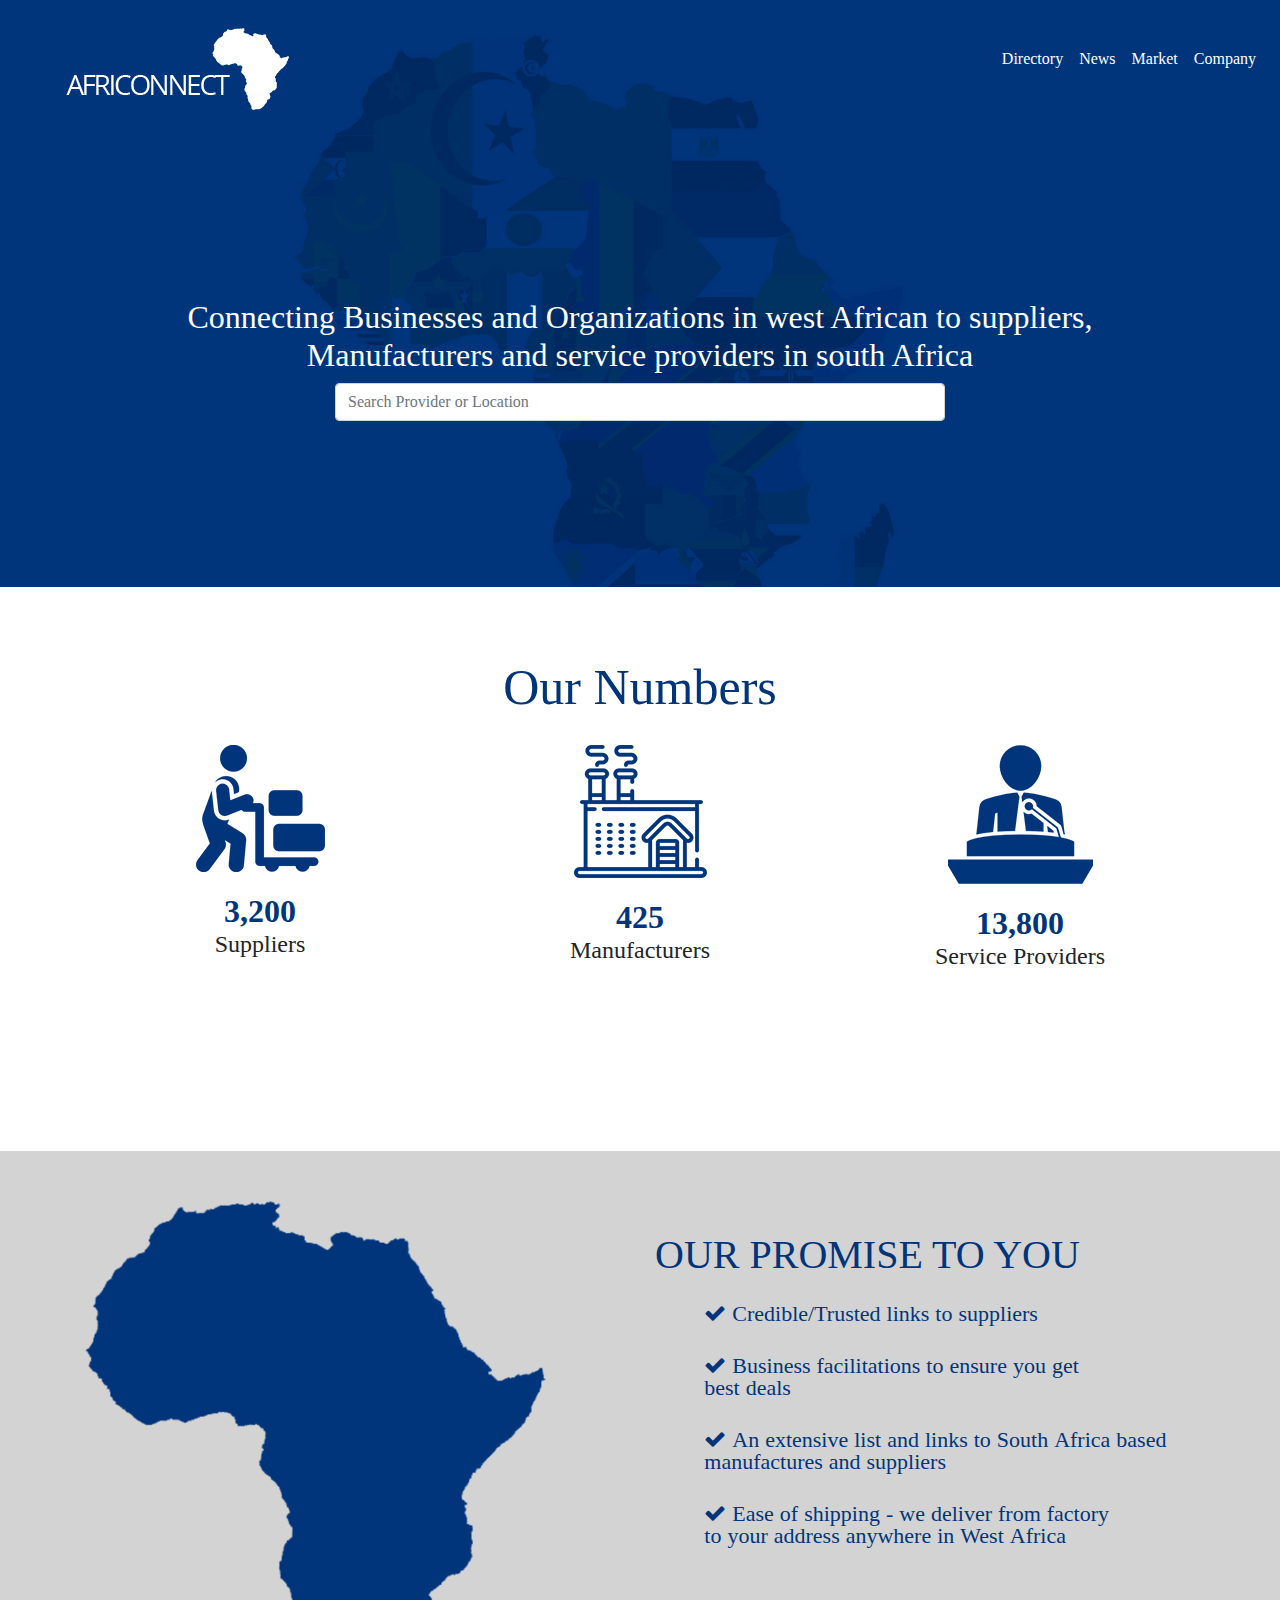
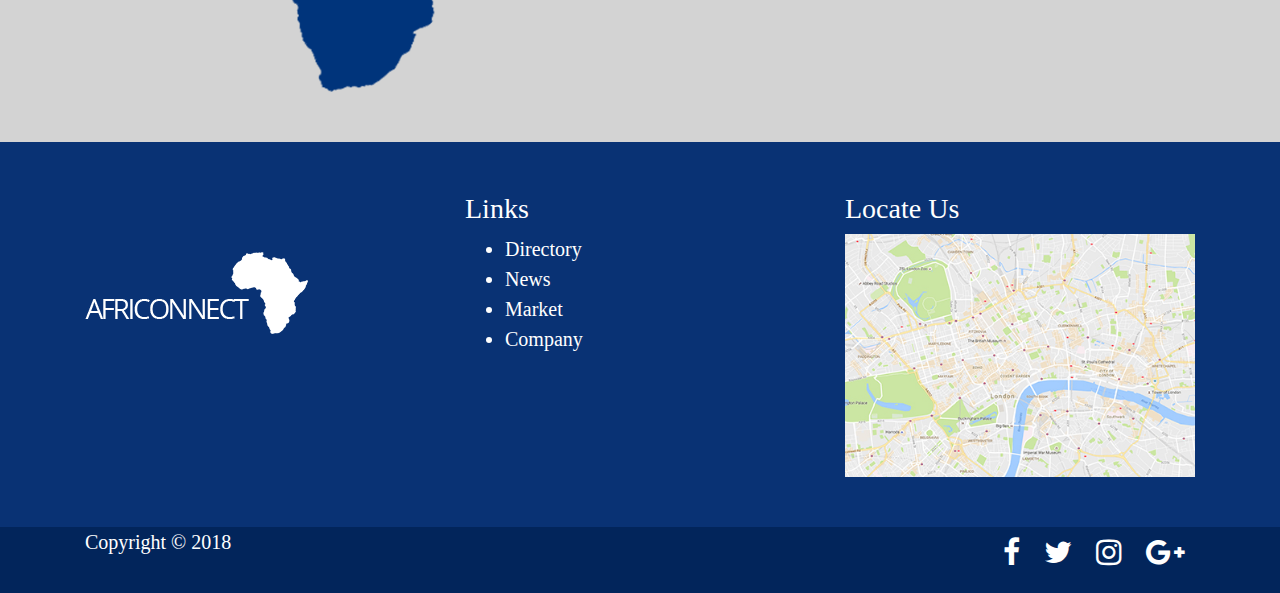
==== index.html @ c5621b45 "completed" ====
<html lang="en">
    <head>
        <meta charset="UTF-8">
        <meta name="viewport" content="width=device-width, initial-scale=1.0">
        <meta http-equiv="X-UA-Compatible" content="ie=edge">
        <link rel="stylesheet" href="https://maxcdn.bootstrapcdn.com/bootstrap/4.1.0/css/bootstrap.min.css">
        <link rel="stylesheet" href="https://cdnjs.cloudflare.com/ajax/libs/font-awesome/4.7.0/css/font-awesome.min.css">
        <link rel="stylesheet" href="css/style.css">
        <title>Document</title>
    </head>
    <body>
            <!-- <script type="text/javascript">
                $('.count').each(function () {
                $(this).prop('Counter',0).animate({
                    Counter: $(this).text()
                }, {
                    duration: 4000,
                    easing: 'swing',
                    step: function (now) {
                        $(this).text(Math.ceil(now));
                    }
                });
            });
                    
            
            </script> -->
        
        <header class="title">
            <!-- <nav class="navbar navbar-toggleable-md navbar-light bg-faded">
                <div class="container"> 
                    <button class="navbar-toggler navbar-toggler-right" type="button" data-toggle="collapse" data-target="#navbarNavDropdown" aria-controls="navbarNavDropdown" aria-expanded="false" aria-label="Toggle navigation">
                        <span class="navbar-toggler-icon"></span>
                    </button>
                    <div class="cut">
                        <img src="images/logo.png" height="">
                    </div>
                    <div class="collapse navbar-collapse" id="navbarNavDropdown">
                    <ul class="nav justify-content-end">
                        <li class="nav-item">
                            <a class="nav-link active" href="#">Directory</a>
                        </li>
                        <li class="nav-item">
                            <a class="nav-link" href="#">News</a>
                        </li>
                        <li class="nav-item">
                                <a class="nav-link" href="#">Market</a>
                            </li>
                        <li class="nav-item">
                            <a class="nav-link" href="#">Company</a>
                        </li>
                    </ul>
                    </div>
                </div>
            </nav> -->
            <nav class="navbar navbar-expand-lg navbar-light bg-faded">
                <button class="navbar-toggler navbar-toggler-right" type="button" data-toggle="collapse" data-target="#navbarNavDropdown" aria-controls="navbarNavDropdown" aria-expanded="false" aria-label="Toggle navigation">
                    <span class="navbar-toggler-icon"></span>
                </button>
                <div class="cut">
                    <img src="images/logo.png" height="">
                </div>
                <div class="collapse navbar-collapse justify-content-end" id="navbarNavDropdown">
                    <ul class="navbar-nav nav">
                        <li class="nav-item active">
                            <a class="nav-link" href="#" id="links">Directory</a>
                        </li>
                        <li class="nav-item">
                            <a class="nav-link" href="#" id="links">News</a>
                        </li>
                        <li class="nav-item">
                            <a class="nav-link" href="#" id="links">Market</a>
                        </li> 
                        <li class="nav-item">
                            <a class="nav-link" href="#" id="links">Company</a>
                        </li>    
                    </ul>
                </div>
            </nav>
            <div id="text">
                <h2>Connecting Businesses and Organizations in west African to suppliers, <br> Manufacturers and service providers in south Africa</h2>
            </div>
            <div class="col-md-12 col-lg-12 col-xs-12 xol-sm-12" style="padding-bottom:150px;">
                <div class="row">
                    <div class="col-md-3 col-lg-3 col-sm-3 col-xs-3"></div>
                    <div class="col-md-6 col-lg-6 col-sm-6 col-xs-6">
                        <form>
                            <input class="form-control" id="" type="text" placeholder="Search Provider or Location">
                        </form>
                    </div>
                    <div class="col-md-3 col-lg-3 col-sm-3 col-xs-3"></div>
                </div>
            </div>
        </header>
        <div class="col-md-12 col-lg-12 col-xs-12 col-sm-12" id="mid">
            <h1 id="our">Our Numbers</h1>
            <div class="container">
                <div class="row" style="text-align:center" >
                    <div class="col-md-4 col-lg-4 col-xs-4 col-sm-4" style="padding-bottom:30px">
                        <img class="img-fluid" src="images/supplier.png" alt="">
                        <h2 id="range">3,200</h2>
                        <h4 id="next">Suppliers</h4>
                    </div> 
                    <div class="col-md-4 col-lg-4 col-xs-4 col-sm-4" style="padding-bottom:30px">
                        <img class="img-fluid" src="images/manufacturer.png" alt="">
                        <h2 id="range">425</h2>
                        <h4 id="next">Manufacturers</h4>
                        <!-- <div id="shiva"><span class="count">1000</span></div> -->
                    </div> 
                    <div class="col-md-4 col-lg-4 col-xs-4 col-sm-4" style="padding-bottom:30px">
                        <img class="img-fluid" src="images/service provider.png" alt="">
                        <h2 id="range">13,800</h2>
                        <h4 id="next">Service Providers</h4>
                        <!-- <div id="shiva"><span class="count">853</span></div> -->
                    </div>   
                </div> 
            </div>
            <!-- <div>
                <script>
                        $('#new')
                        .prop('number', 10)
                        .animateNumber(
                        {
                            number:100
                        },
                       20000
                       );
                </script>
                    <p id="new" class="count" data-value="200" >200</p>
                    <!-- <p class="count" data-value="70" >70</p> -->
                    <!-- <p class="count" data-value="32" >32</p> -->
            <!-- </div> -->
        </div>
        <div class="col-md-12 col-lg-12 col-xs-12 col-sm-12" style="background-color:#D3D3D3;padding-bottom:50px;padding-top:50px" >
            <div class="container">
                <div class="row">
                    <div class="col-md-6 col-lg-6 col-sm-6 col-xs-6">
                        <img class="img-fluid" src="images/africa.png" alt="" >
                    </div>
                    <div class="col-md-6 col-lg-6 col-sm-6 col-xs-6" style="padding-top:30px; ">
                        <h1 style="color:#01357B;">OUR PROMISE TO YOU</h1>
                        <ul class="fa-ul">
                            <li class="fa fa-check" id="lists"> Credible/Trusted links to suppliers</li>
                            <li class="fa fa-check" id="lists"> Business facilitations to ensure you get<br>best deals</li>
                            <li class="fa fa-check" id="lists"> An extensive list and links to South Africa based<br> manufactures and suppliers</li>
                            <li class="fa fa-check" id="lists"> Ease of shipping - we deliver from factory<br> to your address anywhere in West Africa</li>
                        </ul>
                    </div>
                </div>
            </div>
        </div>
        <div class="col-md-12 col-lg-12 col-xs-12 col-sm-12" style="background-color:#093274;padding-top:50px;padding-bottom:50px" >
            <div class="container">
                <div class="row">
                    <div class="col-md-4 col-lg-4 col-sm-4 col-xs-4">
                        <img class="img-fluid" src="images/logo.png" alt="" style="padding-top:60px">
                    </div>
                    <div class="col-md-4 col-lg-4 col-sm-4 col-xs-4">
                        <h3 style="color:#ffffff">Links</h3>
                        <ul id="items">
                            <li>Directory</li>
                            <li>News</li>
                            <li>Market</li>
                            <li>Company</li>
                        </ul>
                    </div>
                    <div class="col-md-4 col-lg-4 col-sm-4 col-xs-4">
                        <h3 style="color:#ffffff">Locate Us</h2>
                        <img class="img-fluid" src="images/map.jpg" alt="" >
                    </div>
                </div>
            </div>
        </div>
        <div class="col-md-12 col-sm-12 col-xs-12" style="background-color:	#02255B;">
            <div class="row" >
                <div class="container">
                    <p style="float:left" id="copy">Copyright &copy; 2018</p>
                    <p style="float:right">
                        <a href="#" class="fa fa-facebook"></a>
                        <a href="#" class="fa fa-twitter"></a>
                        <a href="#" class="fa fa-instagram"></a>
                        <a href="#" class="fa fa-google-plus"></a>
                    </p>
                </div>
            </div>
        </div>
    </body>
    <!-- jQuery library -->
    <script src="https://ajax.googleapis.com/ajax/libs/jquery/3.3.1/jquery.min.js"></script>
    
    
    <!-- Popper JS -->
    <script src="https://cdnjs.cloudflare.com/ajax/libs/popper.js/1.14.0/umd/popper.min.js"></script>

    <!-- Latest compiled JavaScript -->
    <script src="https://maxcdn.bootstrapcdn.com/bootstrap/4.1.0/js/bootstrap.min.js"></script>
</html>
---- css/style.css ----
body{
    font-family: 'Open sans';
}
header { 
    background: url(../images/cover.jpg) no-repeat; 
    -webkit-background-size: cover;
    -moz-background-size: cover;
    -o-background-size: cover;
    background-size: cover;
}
.cut img {
max-width: 100%;
height: auto;
max-height: 100%;
padding-left:50px;
padding-top:20px;
}
#links{
   color:#ffffff;
}
#text{
    padding-top: 180px;
    color: #ffffff;
    text-align: center;
}
.topnav input[type=text] {
    float: right;
    padding: 6px;
    border: none;
    margin-top: 8px;
    margin-right: 16px;
    font-size: 17px;
}

/* When the screen is less than 600px wide, stack the links and the search field vertically instead of horizontally
@media screen and (max-width: 600px) {
    .topnav input[type=text] {
        float: none;
        display: block;
        text-align: left;
        width: 100%;
        margin: 0;
        padding: 14px;
    }
    .topnav input[type=text] {
        border: 1px solid #ccc;
    }
} */
@media screen and (max-width: 600px) {
    .img{
        max-width: 120px;
        min-width: 100px;
    }
}
#mid{
    padding-top:50px;
    padding-bottom: 150px;
}
#our{
    text-align: center;
    color:#01357B;
    padding: 20px;
    font-size:50px;
}
#range{
    color:#01357B;
    padding-top:20px;
    margin-bottom:0px;
    font-weight:bolder;
}
#next{
    margin-bottom: 0px;
}
/* count down */
/* #shiva
{
  width: 100px;
	height: 100px;
	background: red;
	-moz-border-radius: 50px;
	-webkit-border-radius: 50px;
	border-radius: 50px;
  float:left;
  margin:5px;
}
.count
{
  line-height: 100px;
  color:white;
  margin-left:30px;
  font-size:25px;
}
#talkbubble {
   width: 120px;
   height: 80px;
   background: red;
   position: relative;
   -moz-border-radius:    10px;
   -webkit-border-radius: 10px;
   border-radius:         10px;
  float:left;
  margin:20px;
}
#talkbubble:before {
   content:"";
   position: absolute;
   right: 100%;
   top: 26px;
   width: 0;
   height: 0;
   border-top: 13px solid transparent;
   border-right: 26px solid red;
   border-bottom: 13px solid transparent;
}

.linker
{
  font-size : 20px;
  font-color: black;
} */

#lists{
    font-size:22px;
    padding:15px;
    color:#01357B;
    text-align: justify;
}
#items{
    font-size:20px;
    color:#ffffff;
}
#items a{
    color:#ffffff;
    text-decoration: none;
}
.fa {
    padding: 10px;
    font-size: 30px;
    color:#ffffff;
    text-align: center;
    text-decoration: none;
}

.fa:hover {
    opacity: 0.8;
    color:white;
}
#span {
    font-size: 20px;
    border-radius: 50%;
    border: 5px solid; 
    padding: 5px;
    /* color:#007b5e; */
    
}
#copy{
    color:#ffffff;
    font-size:20px;
}
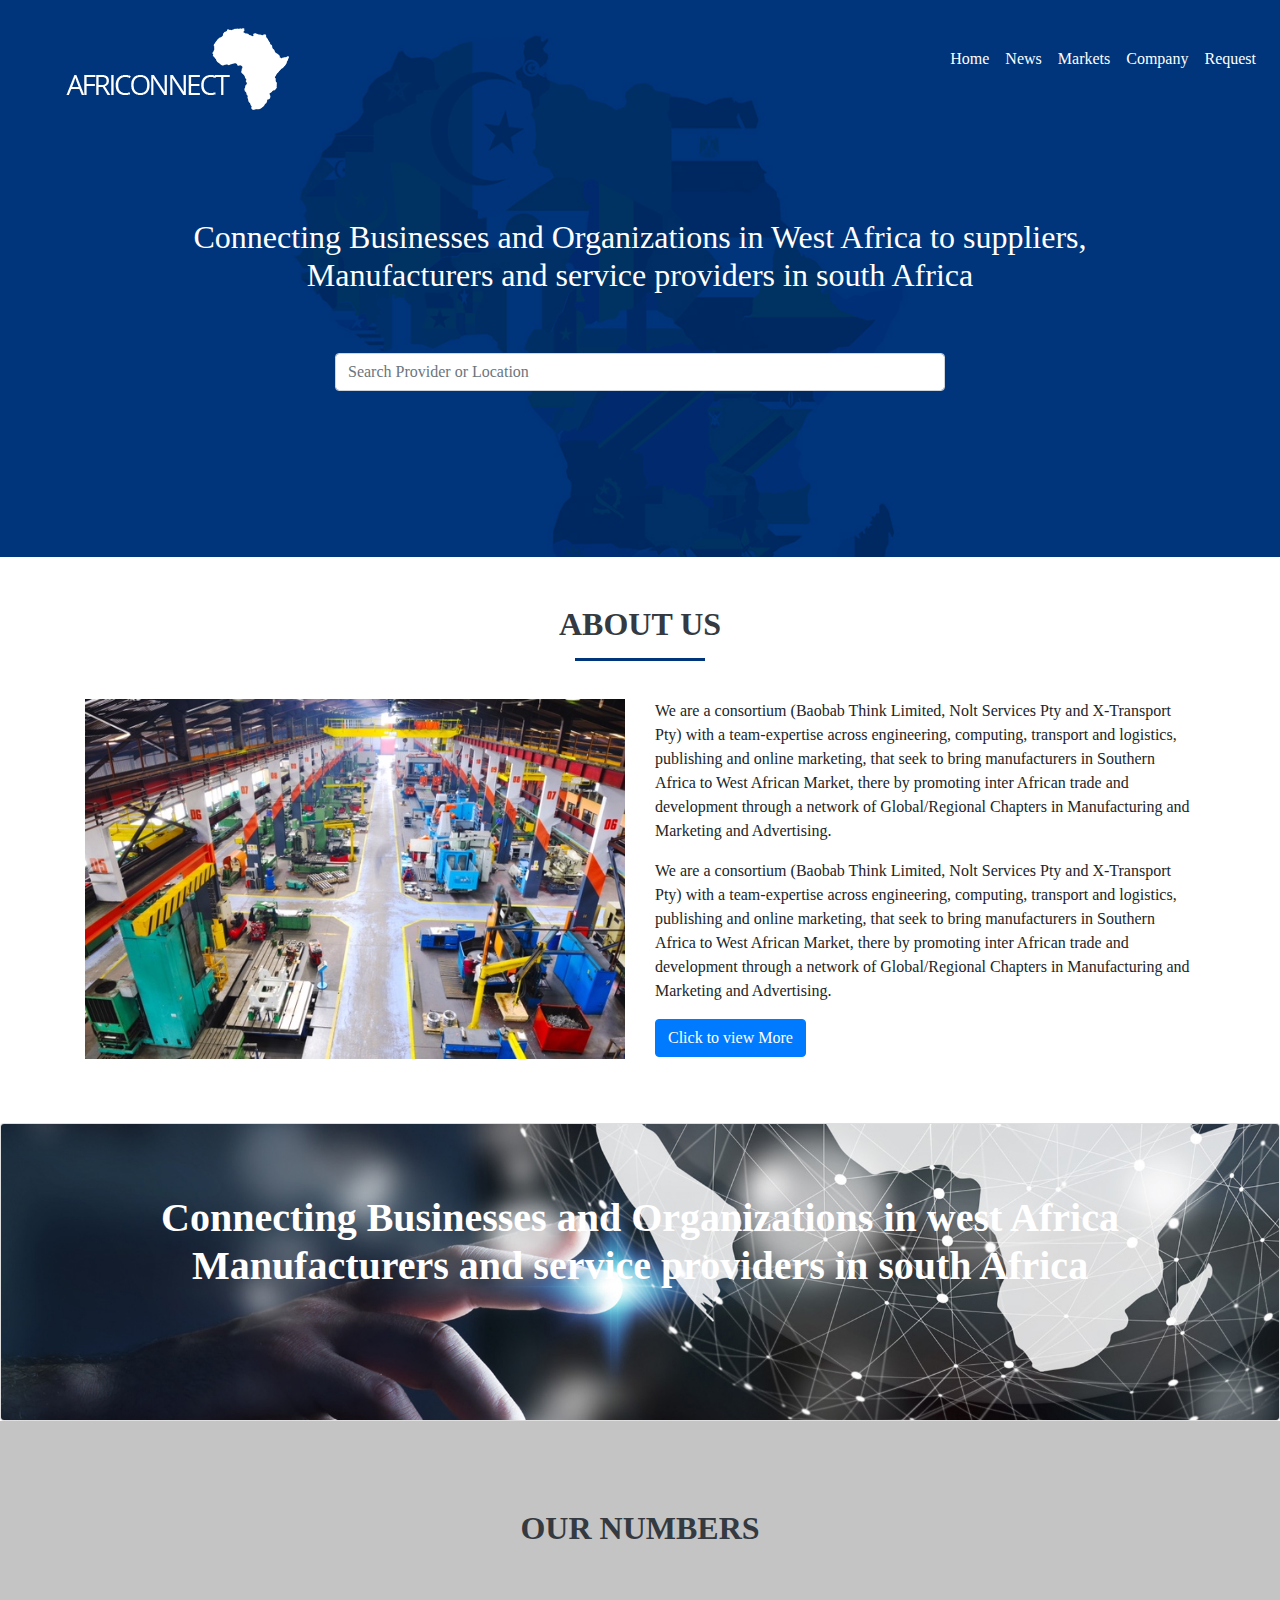
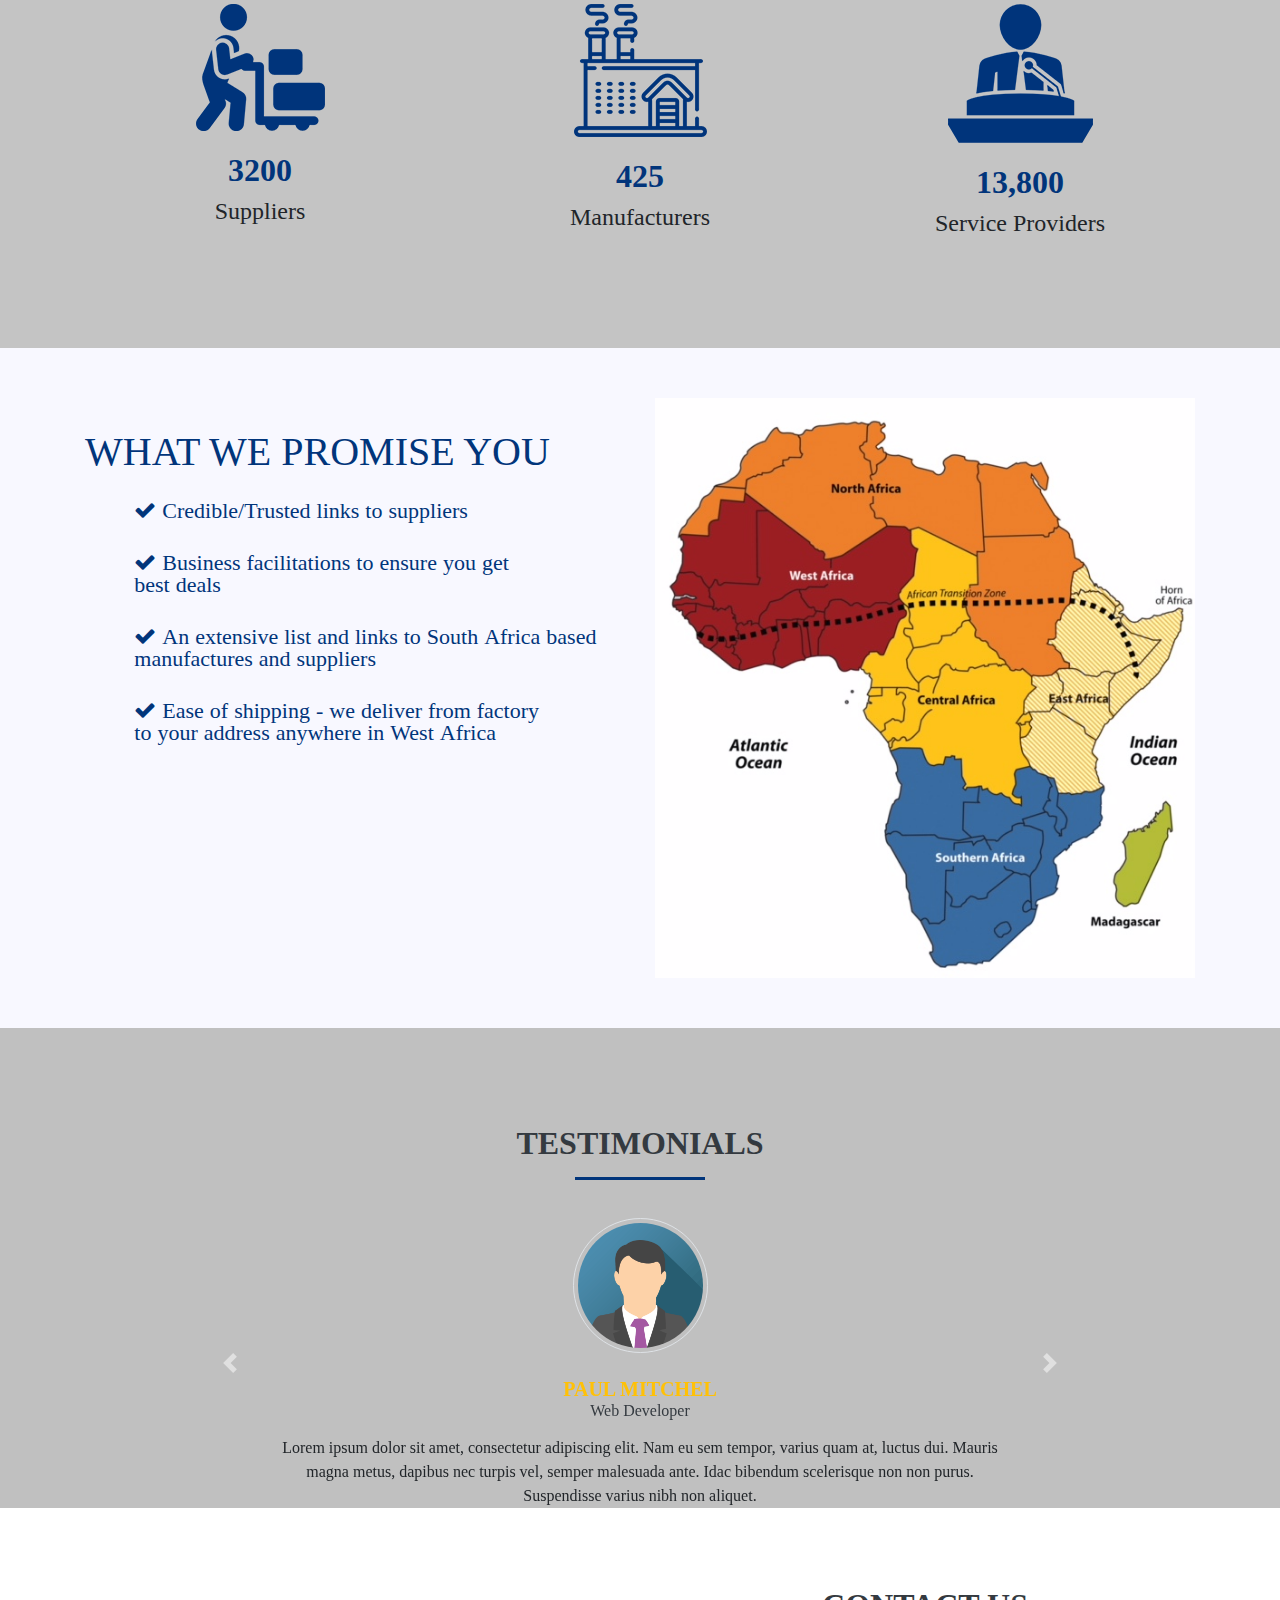
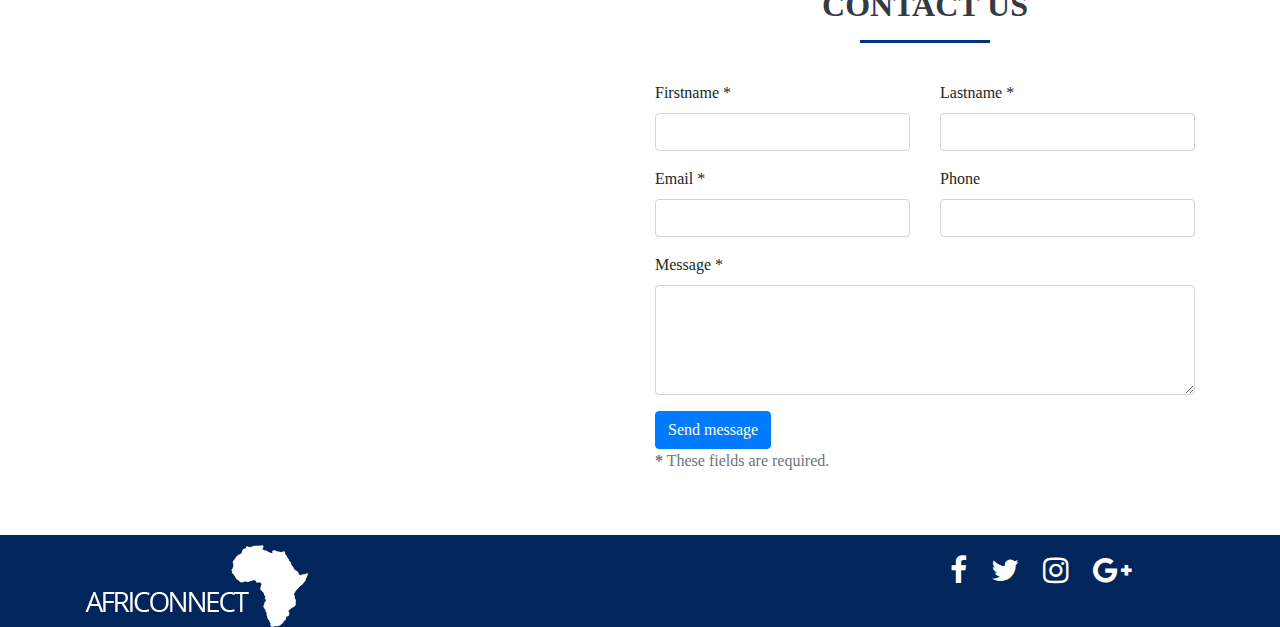
==== commit 63a4a4d7: "First commit" ====
--- a/index.html
+++ b/index.html
@@ -3,55 +3,14 @@
         <meta charset="UTF-8">
         <meta name="viewport" content="width=device-width, initial-scale=1.0">
         <meta http-equiv="X-UA-Compatible" content="ie=edge">
+        <link rel="shortcut icon" type="image/png" href="images/avatar1.png"/>
         <link rel="stylesheet" href="https://maxcdn.bootstrapcdn.com/bootstrap/4.1.0/css/bootstrap.min.css">
         <link rel="stylesheet" href="https://cdnjs.cloudflare.com/ajax/libs/font-awesome/4.7.0/css/font-awesome.min.css">
         <link rel="stylesheet" href="css/style.css">
-        <title>Document</title>
+        <title>Africonnect</title>
     </head>
     <body>
-            <!-- <script type="text/javascript">
-                $('.count').each(function () {
-                $(this).prop('Counter',0).animate({
-                    Counter: $(this).text()
-                }, {
-                    duration: 4000,
-                    easing: 'swing',
-                    step: function (now) {
-                        $(this).text(Math.ceil(now));
-                    }
-                });
-            });
-                    
-            
-            </script> -->
-        
         <header class="title">
-            <!-- <nav class="navbar navbar-toggleable-md navbar-light bg-faded">
-                <div class="container"> 
-                    <button class="navbar-toggler navbar-toggler-right" type="button" data-toggle="collapse" data-target="#navbarNavDropdown" aria-controls="navbarNavDropdown" aria-expanded="false" aria-label="Toggle navigation">
-                        <span class="navbar-toggler-icon"></span>
-                    </button>
-                    <div class="cut">
-                        <img src="images/logo.png" height="">
-                    </div>
-                    <div class="collapse navbar-collapse" id="navbarNavDropdown">
-                    <ul class="nav justify-content-end">
-                        <li class="nav-item">
-                            <a class="nav-link active" href="#">Directory</a>
-                        </li>
-                        <li class="nav-item">
-                            <a class="nav-link" href="#">News</a>
-                        </li>
-                        <li class="nav-item">
-                                <a class="nav-link" href="#">Market</a>
-                            </li>
-                        <li class="nav-item">
-                            <a class="nav-link" href="#">Company</a>
-                        </li>
-                    </ul>
-                    </div>
-                </div>
-            </nav> -->
             <nav class="navbar navbar-expand-lg navbar-light bg-faded">
                 <button class="navbar-toggler navbar-toggler-right" type="button" data-toggle="collapse" data-target="#navbarNavDropdown" aria-controls="navbarNavDropdown" aria-expanded="false" aria-label="Toggle navigation">
                     <span class="navbar-toggler-icon"></span>
@@ -62,44 +21,92 @@
                 <div class="collapse navbar-collapse justify-content-end" id="navbarNavDropdown">
                     <ul class="navbar-nav nav">
                         <li class="nav-item active">
-                            <a class="nav-link" href="#" id="links">Directory</a>
+                            <a class="nav-link" href="#" id="links">Home</a>
                         </li>
                         <li class="nav-item">
                             <a class="nav-link" href="#" id="links">News</a>
                         </li>
                         <li class="nav-item">
-                            <a class="nav-link" href="#" id="links">Market</a>
+                            <a class="nav-link" href="#" id="links">Markets</a>
                         </li> 
                         <li class="nav-item">
-                            <a class="nav-link" href="#" id="links">Company</a>
+                            <a class="nav-link" href="about.html#about" id="links">Company</a>
+                        </li> 
+                        <li class="nav-item">
+                            <a class="nav-link" href="#contact" id="links">Request</a>
                         </li>    
                     </ul>
                 </div>
             </nav>
             <div id="text">
-                <h2>Connecting Businesses and Organizations in west African to suppliers, <br> Manufacturers and service providers in south Africa</h2>
+                <h2>Connecting Businesses and Organizations in West Africa to suppliers, <br> Manufacturers and service providers in south Africa</h2>
             </div>
             <div class="col-md-12 col-lg-12 col-xs-12 xol-sm-12" style="padding-bottom:150px;">
                 <div class="row">
                     <div class="col-md-3 col-lg-3 col-sm-3 col-xs-3"></div>
                     <div class="col-md-6 col-lg-6 col-sm-6 col-xs-6">
                         <form>
-                            <input class="form-control" id="" type="text" placeholder="Search Provider or Location">
+                            <input class="form-control" id="search_botton" type="text" placeholder="Search Provider or Location">
+                            <!-- <button class="btn btn-outline-success my-2 my-sm-0" type="submit">Search</button> -->
                         </form>
+                        <!-- <form class="form-inline">
+                            <input class="form-control mr-sm-7" type="search" placeholder="Search Provider or Location" aria-label="Search">
+                            <button class="btn btn-outline-success my-2 my-sm-0" type="submit">Search</button>
+                          </form> -->
                     </div>
                     <div class="col-md-3 col-lg-3 col-sm-3 col-xs-3"></div>
                 </div>
             </div>
         </header>
+        <p><h2 id="h2" class="text-center mt-5 mb-5 pb-2 text-uppercase text-dark"><strong>About Us</strong></h2></p>
+        <div class="col-md-12 col-lg-12 col-xs-12 col-sm-12" style="padding-bottom:50px">
+            <div class="container">
+                <div class="row">
+                    <div class="col-md-6 col-lg-6 col-sm-6 col-xs-6">
+                        <img class="img-fluid" src="images/factory.jpg">
+                    </div>
+                    <div class="col-md-6 col-lg-6 col-sm-6 col-xs-6">
+                        <p>We are a consortium (Baobab Think Limited, Nolt Services Pty and X-Transport Pty) with a team-expertise across engineering, computing, transport and logistics, publishing and online marketing,
+                          that seek to bring manufacturers in Southern Africa  to West African Market, there by promoting inter African trade and development through a network of Global/Regional Chapters in Manufacturing and Marketing and Advertising.</p>
+                        <p>We are a consortium (Baobab Think Limited, Nolt Services Pty and X-Transport Pty) with a team-expertise across engineering, computing, transport and logistics, publishing and online marketing,
+                          that seek to bring manufacturers in Southern Africa  to West African Market, there by promoting inter African trade and development through a network of Global/Regional Chapters in Manufacturing and Marketing and Advertising.</p>
+                        <p><a href="about.html#about"><button type="button" class="btn btn-primary">Click to view More</button></a></p>
+                    </div>
+                </div>
+            </div>
+        </div>
+        <div class="col-md-12 col-lg-12 col-xs-12 col-sm-12">
+            <div class="row">
+                <div class="card card-inverse">
+                    <img class="card-img" src="images/counter-bg.jpg" alt="Card image">
+                    <center>
+                        <div class="card-img-overlay">
+                            <h1 class="card-title" style="color:#fff;padding-top:50px;font-weight:bolder">Connecting Businesses and Organizations in west Africa<br>
+                                Manufacturers and service providers in south Africa</h1>
+                        </div>
+                    </center>
+                </div>
+            </div>
+        </div>
         <div class="col-md-12 col-lg-12 col-xs-12 col-sm-12" id="mid">
-            <h1 id="our">Our Numbers</h1>
+            <h2 id="our" class="text-center mt-5 mb-5 pb-2 text-uppercase text-dark"><strong>Our Numbers</strong></h2>
             <div class="container">
                 <div class="row" style="text-align:center" >
+                    <!-- <div class="col-md-4 col-lg-4 col-xs-4 col-sm-4" style="padding-bottom:30px">
+                        <img class="img-fluid" src="images/supplier.png" alt="">
+                        <h2 id="range">
+                            <div id="circle">
+                                <span class="count">3200</span>
+                            </div></h2><br>
+                        <h4 id="next">Suppliers</h4>
+			            <!-- <div id="circle"><span class="count">1234</span></div> -->
+                    <!-- </div>  -->
                     <div class="col-md-4 col-lg-4 col-xs-4 col-sm-4" style="padding-bottom:30px">
                         <img class="img-fluid" src="images/supplier.png" alt="">
-                        <h2 id="range">3,200</h2>
+                        <h2 id="range">3200</h2>
                         <h4 id="next">Suppliers</h4>
-                    </div> 
+                        <!-- <div id="shiva"><span class="count">1000</span></div> -->
+                    </div>
                     <div class="col-md-4 col-lg-4 col-xs-4 col-sm-4" style="padding-bottom:30px">
                         <img class="img-fluid" src="images/manufacturer.png" alt="">
                         <h2 id="range">425</h2>
@@ -114,30 +121,13 @@
                     </div>   
                 </div> 
             </div>
-            <!-- <div>
-                <script>
-                        $('#new')
-                        .prop('number', 10)
-                        .animateNumber(
-                        {
-                            number:100
-                        },
-                       20000
-                       );
-                </script>
-                    <p id="new" class="count" data-value="200" >200</p>
-                    <!-- <p class="count" data-value="70" >70</p> -->
-                    <!-- <p class="count" data-value="32" >32</p> -->
-            <!-- </div> -->
-        </div>
-        <div class="col-md-12 col-lg-12 col-xs-12 col-sm-12" style="background-color:#D3D3D3;padding-bottom:50px;padding-top:50px" >
-            <div class="container">
-                <div class="row">
-                    <div class="col-md-6 col-lg-6 col-sm-6 col-xs-6">
-                        <img class="img-fluid" src="images/africa.png" alt="" >
-                    </div>
+            
+        </div>
+        <div class="col-md-12 col-lg-12 col-xs-12 col-sm-12" style="background-color:#f8f8ff;padding-bottom:50px;padding-top:50px" >
+            <div class="container">
+                <div class="row">
                     <div class="col-md-6 col-lg-6 col-sm-6 col-xs-6" style="padding-top:30px; ">
-                        <h1 style="color:#01357B;">OUR PROMISE TO YOU</h1>
+                        <h1 style="color:#01357B;">WHAT WE PROMISE YOU</h1>
                         <ul class="fa-ul">
                             <li class="fa fa-check" id="lists"> Credible/Trusted links to suppliers</li>
                             <li class="fa fa-check" id="lists"> Business facilitations to ensure you get<br>best deals</li>
@@ -145,35 +135,169 @@
                             <li class="fa fa-check" id="lists"> Ease of shipping - we deliver from factory<br> to your address anywhere in West Africa</li>
                         </ul>
                     </div>
-                </div>
-            </div>
-        </div>
-        <div class="col-md-12 col-lg-12 col-xs-12 col-sm-12" style="background-color:#093274;padding-top:50px;padding-bottom:50px" >
-            <div class="container">
-                <div class="row">
-                    <div class="col-md-4 col-lg-4 col-sm-4 col-xs-4">
+                    <div class="col-md-6 col-lg-6 col-sm-6 col-xs-6">
+                        <img class="img-fluid" src="images/ws africa.jpg" alt="" >
+                    </div>
+                </div>
+            </div>
+        </div>
+        <div class="col-md-12 col-lg-12 col-xs-12 col-sm-12" style="background-color:#c0c0c0">
+            <div class="container">
+                <div class="row">
+                    <div class="col-md-8 offset-md-2 col-10 offset-1 mt-5">
+                        <h2 id="h2"class="text-center mt-5 mb-5 pb-2 text-uppercase text-dark"><strong>Testimonials</strong></h2>
+                        <div id="carouselExampleIndicators" class="carousel slide" data-ride="carousel">
+                            <ol class="carousel-indicators">
+                                <li data-target="#carouselExampleIndicators" data-slide-to="0" class="active"></li>
+                                <li data-target="#carouselExampleIndicators" data-slide-to="1"></li>
+                                <li data-target="#carouselExampleIndicators" data-slide-to="2"></li>
+                            </ol>
+                            <div class="carousel-inner mt-4">
+                                <div class="carousel-item text-center active">
+                                    <div class="img-box p-1 border rounded-circle m-auto">
+                                        <img class="d-block w-100 rounded-circle" src="images/avatar1.png" alt="First slide">
+                                    </div>
+                                    <h5 class="mt-4 mb-0"><strong class="text-warning text-uppercase">Paul Mitchel</strong></h5>
+                                    <h6 class="text-dark m-0">Web Developer</h6>
+                                    <p class="m-0 pt-3 text-black">Lorem ipsum dolor sit amet, consectetur adipiscing elit. Nam eu sem tempor, varius quam at, luctus dui. Mauris magna metus, dapibus nec turpis vel, semper malesuada ante. Idac bibendum scelerisque non non purus. Suspendisse varius nibh non aliquet.</p>
+                                </div>
+                                <div class="carousel-item text-center">
+                                    <div class="img-box p-1 border rounded-circle m-auto">
+                                        <img class="d-block w-100 rounded-circle" src="images/avatar2.png" alt="First slide">
+                                    </div>
+                                    <h5 class="mt-4 mb-0"><strong class="text-warning text-uppercase">Steve Fonsi</strong></h5>
+                                    <h6 class="text-dark m-0">Web Designer</h6>
+                                    <p class="m-0 pt-3 text-black">Lorem ipsum dolor sit amet, consectetur adipiscing elit. Nam eu sem tempor, varius quam at, luctus dui. Mauris magna metus, dapibus nec turpis vel, semper malesuada ante. Idac bibendum scelerisque non non purus. Suspendisse varius nibh non aliquet.</p>
+                                </div>
+                                <div class="carousel-item text-center">
+                                    <div class="img-box p-1 border rounded-circle m-auto">
+                                        <img class="d-block w-100 rounded-circle" src="images/avatar1.png" alt="First slide">
+                                    </div>
+                                    <h5 class="mt-4 mb-0"><strong class="text-warning text-uppercase">Daniel vebar</strong></h5>
+                                    <h6 class="text-dark m-0">Seo Analyst</h6>
+                                    <p class="m-0 pt-3 text-black">Lorem ipsum dolor sit amet, consectetur adipiscing elit. Nam eu sem tempor, varius quam at, luctus dui. Mauris magna metus, dapibus nec turpis vel, semper malesuada ante. Idac bibendum scelerisque non non purus. Suspendisse varius nibh non aliquet.</p>
+                                </div>
+                            </div>
+                            <a class="carousel-control-prev" href="#carouselExampleIndicators" role="button" data-slide="prev">
+                                <span class="carousel-control-prev-icon" aria-hidden="true"></span>
+                                <span class="sr-only">Previous</span>
+                            </a>
+                            <a class="carousel-control-next" href="#carouselExampleIndicators" role="button" data-slide="next">
+                                <span class="carousel-control-next-icon" aria-hidden="true"></span>
+                                <span class="sr-only">Next</span>
+                            </a>
+                        </div>
+                    </div>           
+                </div>
+            </div>
+        </div>
+        <!-- <div class="col-md-12 col-lg-12 col-xs-12 col-sm-12">
+            <!-- <div class="container"> -->
+                <!-- <div class="map-responsive"> -->
+                    <!-- <iframe src="https://www.google.com/maps/embed/v1/place?key=AIzaSyA0s1a7phLN0iaD6-UE7m4qP-z21pH0eSc&q=Eiffel+Tower+Paris+France" height="450" width="500" frameborder="0" style="border:0"></iframe> -->
+                    <!-- <iframe src="https://www.google.com/maps/embed?pb=!1m18!1m12!1m3!1d916.2919688179835!2d8.87401864180463!3d9.878511359093393!2m3!1f0!2f0!3f0!3m2!1i1024!2i768!4f13.1!3m3!1m2!1s0x1053737c11e25a67%3A0x6acc9688fcb7e771!2snHub+Nigeria!5e1!3m2!1sen!2sng!4v1527768536912" width="100%" height="450" frameborder="0" style="border:0" allowfullscreen></iframe>
+            </div>
+        </div>  -->
+        <!-- <div class="col-md-12 col-lg-12 col-xs-12 col-sm-12" style="background-color:#093274;padding-top:50px;padding-bottom:50px" >
+            <div class="container">
+                <div class="row">
+                    <div class="col-md-3 col-lg-3 col-sm-3 col-xs-3">
                         <img class="img-fluid" src="images/logo.png" alt="" style="padding-top:60px">
                     </div>
-                    <div class="col-md-4 col-lg-4 col-sm-4 col-xs-4">
-                        <h3 style="color:#ffffff">Links</h3>
-                        <ul id="items">
-                            <li>Directory</li>
-                            <li>News</li>
-                            <li>Market</li>
-                            <li>Company</li>
-                        </ul>
-                    </div>
-                    <div class="col-md-4 col-lg-4 col-sm-4 col-xs-4">
-                        <h3 style="color:#ffffff">Locate Us</h2>
-                        <img class="img-fluid" src="images/map.jpg" alt="" >
-                    </div>
-                </div>
-            </div>
-        </div>
-        <div class="col-md-12 col-sm-12 col-xs-12" style="background-color:	#02255B;">
+                   
+                    <div class="col-md-7 col-lg-7 col-sm-7 col-xs-7">
+                        <!-- <h3 style="color:#ffffff">Locate Us</h2>
+                        <img class="img-fluid" src="images/map.jpg" alt="" > -->
+                        
+                        <!-- <div class="container">
+                            <div class="map-responsive"> -->
+                            <!-- <iframe src="https://www.google.com/maps/embed/v1/place?key=AIzaSyA0s1a7phLN0iaD6-UE7m4qP-z21pH0eSc&q=Eiffel+Tower+Paris+France" height="450" width="500" frameborder="0" style="border:0"></iframe> -->
+                              <!-- <iframe src="https://www.google.com/maps/embed?pb=!1m18!1m12!1m3!1d916.2919688179835!2d8.87401864180463!3d9.878511359093393!2m3!1f0!2f0!3f0!3m2!1i1024!2i768!4f13.1!3m3!1m2!1s0x1053737c11e25a67%3A0x6acc9688fcb7e771!2snHub+Nigeria!5e1!3m2!1sen!2sng!4v1527768536912" width="100%" height="450" frameborder="0" style="border:0" allowfullscreen></iframe>
+                            </div>
+                        </div>
+                    </div>
+                </div>
+            </div> -->
+        </div> 
+        <div class="col-md-12 col-lg-12 col-xs-12 col-sm-12" style="padding-top:30px;padding-bottom:30px" id="contact">
+            <div class="container">
+                <div class="row">
+                    <div class="col-md-6 col-lg-6 col-sm-6 col-xs-6" style="padding-top:20px">
+                        <iframe src="https://www.google.com/maps/embed?pb=!1m18!1m12!1m3!1d916.2919688179835!2d8.87401864180463!3d9.878511359093393!2m3!1f0!2f0!3f0!3m2!1i1024!2i768!4f13.1!3m3!1m2!1s0x1053737c11e25a67%3A0x6acc9688fcb7e771!2snHub+Nigeria!5e1!3m2!1sen!2sng!4v1527768536912" width="100%" height="450" frameborder="0" style="border:0" allowfullscreen></iframe>
+                    </div>
+                    <div class="col-md-6 col-lg-6 col-sm-6 col-xs-6">
+                        <h2 id="h2"class="text-center mt-5 mb-5 pb-2 text-uppercase text-dark"><strong>Contact Us</strong></h2>
+                        <!-- <p><span style="color:#c0c0c0">Phone: Olusegun Oruame +234 803 400 5006<br>(Nigeria/West Africa)<br>
+                            Ufere Torti, +27 63 499 6807</span></p>
+                        <p>Email: youremail@mail.com </p> -->
+                        <form id="contact-form" method="post" action="" role="form">
+                            <div class="messages"></div>
+                    
+                            <div class="controls">
+                    
+                                <div class="row">
+                                    <div class="col-md-6">
+                                        <div class="form-group">
+                                            <label for="form_name">Firstname *</label>
+                                            <input id="form_name" type="text" name="name" class="form-control" required="required" data-error="Firstname is required.">
+                                            <div class="help-block with-errors"></div>
+                                        </div>
+                                    </div>
+                                    <div class="col-md-6">
+                                        <div class="form-group">
+                                            <label for="form_lastname">Lastname *</label>
+                                            <input id="form_lastname" type="text" name="surname" class="form-control" required="required" data-error="Lastname is required.">
+                                            <div class="help-block with-errors"></div>
+                                        </div>
+                                    </div>
+                                </div>
+                                <div class="row">
+                                    <div class="col-md-6">
+                                        <div class="form-group">
+                                            <label for="form_email">Email *</label>
+                                            <input id="form_email" type="email" name="email" class="form-control" required="required" data-error="Valid email is required.">
+                                            <div class="help-block with-errors"></div>
+                                        </div>
+                                    </div>
+                                    <div class="col-md-6">
+                                        <div class="form-group">
+                                            <label for="form_phone">Phone</label>
+                                            <input id="form_phone" type="tel" name="phone" class="form-control">
+                                            <div class="help-block with-errors"></div>
+                                        </div>
+                                    </div>
+                                </div>
+                                <div class="row">
+                                    <div class="col-md-12">
+                                        <div class="form-group">
+                                            <label for="form_message">Message *</label>
+                                            <textarea id="form_message" name="message" class="form-control" rows="4" required="required" data-error="Please,leave us a message."></textarea>
+                                            <div class="help-block with-errors"></div>
+                                        </div>
+                                    </div>
+                                    <div class="col-md-12">
+                                        <input type="submit" class="btn btn-primary btn-send" value="Send message">
+                                    </div>
+                                </div>
+                                <div class="row">
+                                    <div class="col-md-12">
+                                        <p class="text-muted"><strong>*</strong> These fields are required.</p>
+                                    </div>
+                                </div>
+                            </div>
+                        </form>
+                    </div>
+                </div>
+            </div>
+        </div>
+        <!-- <div class="col-md-12 col-sm-12 col-xs-12" style="background-color:	#02255B;">
             <div class="row" >
                 <div class="container">
-                    <p style="float:left" id="copy">Copyright &copy; 2018</p>
+                    <p style="float:left" id="copy">Copyright &copy; 2018
+                        <div class="col-md-3 col-lg-3 col-sm-3 col-xs-3">
+                            <img class="img-fluid" src="images/logo.png" alt="" style="padding-top:60px">
+                        </div>
+                    </p>
                     <p style="float:right">
                         <a href="#" class="fa fa-facebook"></a>
                         <a href="#" class="fa fa-twitter"></a>
@@ -182,10 +306,38 @@
                     </p>
                 </div>
             </div>
+        </div> -->
+        <!-- <div class="col-md-12">
+            <div class="card card-inverse">
+              <img class="card-img" src="images/counter-bg.jpg" alt="Card image">
+              <div class="card-img-overlay">
+                <h4 class="card-title">Card title</h4>
+                <p class="card-text">This is a wider card with supporting text below as a natural lead-in to additional content. This content is a little bit longer.</p>
+                <p class="card-text"><small class="text-muted">Last updated 3 mins ago</small></p>
+              </div>
+            </div>
+              </div> -->
+        <div class="col-md-12 col-sm-12 col-xs-12" style="background-color:	#02255B;">
+            <div class="container">
+                <div class="row">
+                    <div class="col-md-9 col-lg-9 col-sm-9 col-xs-9">
+                        <img class="img-fluid" src="images/logo.png" alt="" style="padding-top:10px">
+                    </div>
+                    <div class="col-md-3 col-lg-3 col-sm-3 col-xs-3" style="padding-top:10px">
+                        <p>
+                            <a href="#" class="fa fa-facebook"></a>
+                            <a href="#" class="fa fa-twitter"></a>
+                            <a href="#" class="fa fa-instagram"></a>
+                            <a href="#" class="fa fa-google-plus"></a>
+                        </p>
+                    </div>
+                </div>
+            </div>
         </div>
     </body>
     <!-- jQuery library -->
     <script src="https://ajax.googleapis.com/ajax/libs/jquery/3.3.1/jquery.min.js"></script>
+    <script src="js/style.js"></script>
     
     
     <!-- Popper JS -->
@@ -193,4 +345,8 @@
 
     <!-- Latest compiled JavaScript -->
     <script src="https://maxcdn.bootstrapcdn.com/bootstrap/4.1.0/js/bootstrap.min.js"></script>
-</html>+</html>
+
+
+
+
--- a/css/style.css
+++ b/css/style.css
@@ -19,7 +19,7 @@
    color:#ffffff;
 }
 #text{
-    padding-top: 180px;
+    padding-top: 100px;
     color: #ffffff;
     text-align: center;
 }
@@ -53,71 +53,44 @@
     }
 }
 #mid{
-    padding-top:50px;
-    padding-bottom: 150px;
+    padding-top:20px;
+    padding-bottom: 80px;
+    background-color: #c4c4c4;
+    
 }
 #our{
     text-align: center;
     color:#01357B;
     padding: 20px;
-    font-size:50px;
+    /* font-size:50px; */
 }
 #range{
     color:#01357B;
     padding-top:20px;
-    margin-bottom:0px;
     font-weight:bolder;
 }
 #next{
     margin-bottom: 0px;
 }
-/* count down */
-/* #shiva
+#circle
 {
-  width: 100px;
-	height: 100px;
+  	width: 120px;
+	height: 120px;
 	background: red;
 	-moz-border-radius: 50px;
 	-webkit-border-radius: 50px;
 	border-radius: 50px;
-  float:left;
-  margin:5px;
+	float:left;
+ 	margin:5px;
 }
 .count
 {
-  line-height: 100px;
-  color:white;
+  line-height: 80px;
+  color:#01357B;
   margin-left:30px;
   font-size:25px;
-}
-#talkbubble {
-   width: 120px;
-   height: 80px;
-   background: red;
-   position: relative;
-   -moz-border-radius:    10px;
-   -webkit-border-radius: 10px;
-   border-radius:         10px;
-  float:left;
-  margin:20px;
-}
-#talkbubble:before {
-   content:"";
-   position: absolute;
-   right: 100%;
-   top: 26px;
-   width: 0;
-   height: 0;
-   border-top: 13px solid transparent;
-   border-right: 26px solid red;
-   border-bottom: 13px solid transparent;
-}
-
-.linker
-{
-  font-size : 20px;
-  font-color: black;
-} */
+  text-align: center;
+}
 
 #lists{
     font-size:22px;
@@ -156,4 +129,72 @@
 #copy{
     color:#ffffff;
     font-size:20px;
+}
+#search_botton{
+    margin-top:50px;
+}
+/* #sub{ 
+    background: url(../images/africaworld.jpg) no-repeat; 
+    -webkit-background-size: cover;
+    -moz-background-size: cover;
+    -o-background-size: cover;
+    background-size: cover;
+} */
+
+/* .bg-overlay {
+    background: linear-gradient(rgba(0,0,0,.7), rgba(0,0,0,.7)), url("../images/africaworld.jpg");
+    background-repeat: no-repeat;
+    background-size: cover;
+    background-position: center center;
+    color: #fff;
+    height: 450px;
+    padding-top: 50px;
+} */
+
+#h2{
+	position: relative;
+}
+#h2::after{
+	content: "";
+	width: 130px;
+	position: absolute;
+	margin: 0 auto;
+	height: 3px;
+	background: #01357B;
+	left: 0;
+	right: 0;
+	bottom: -10px;
+}
+.carousel-inner .carousel-item .img-box{
+	width: 135px;
+	height: 135px;
+}
+.carousel-control-prev{
+	left: -100px;
+}
+.carousel-control-next{
+	right: -100px;
+}
+.carousel-indicators{
+	top: 320px;
+}
+@media (min-width: 320px) and (max-width: 640px) {
+	.carousel-inner .carousel-item p{
+		font-size: 14px;
+	}
+	.carousel-control-prev{
+		left: -40px;
+	}
+	.carousel-control-next{
+		right: -40px;
+	}
+ 	.carousel-indicators{
+		top: 400px;
+	}
+}
+#new{
+    text-align: justify;
+}
+#roll{
+
 }